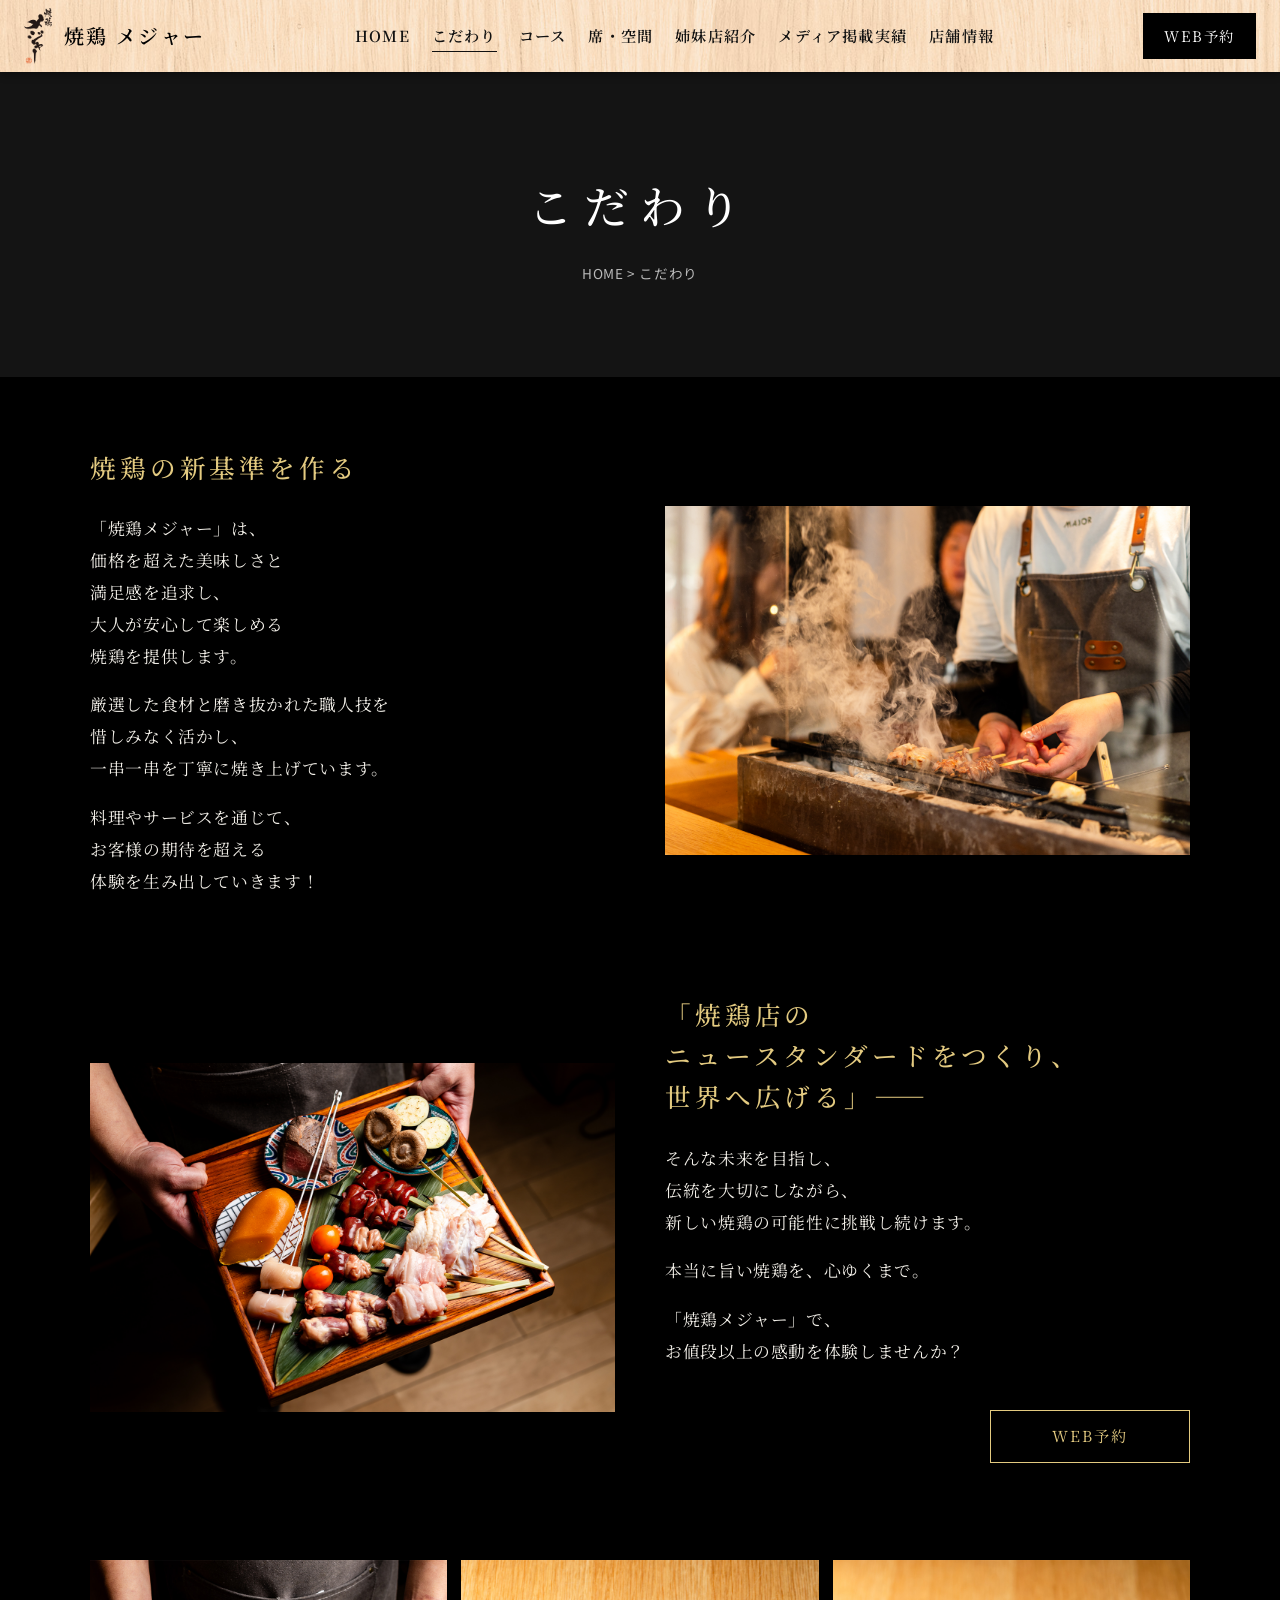
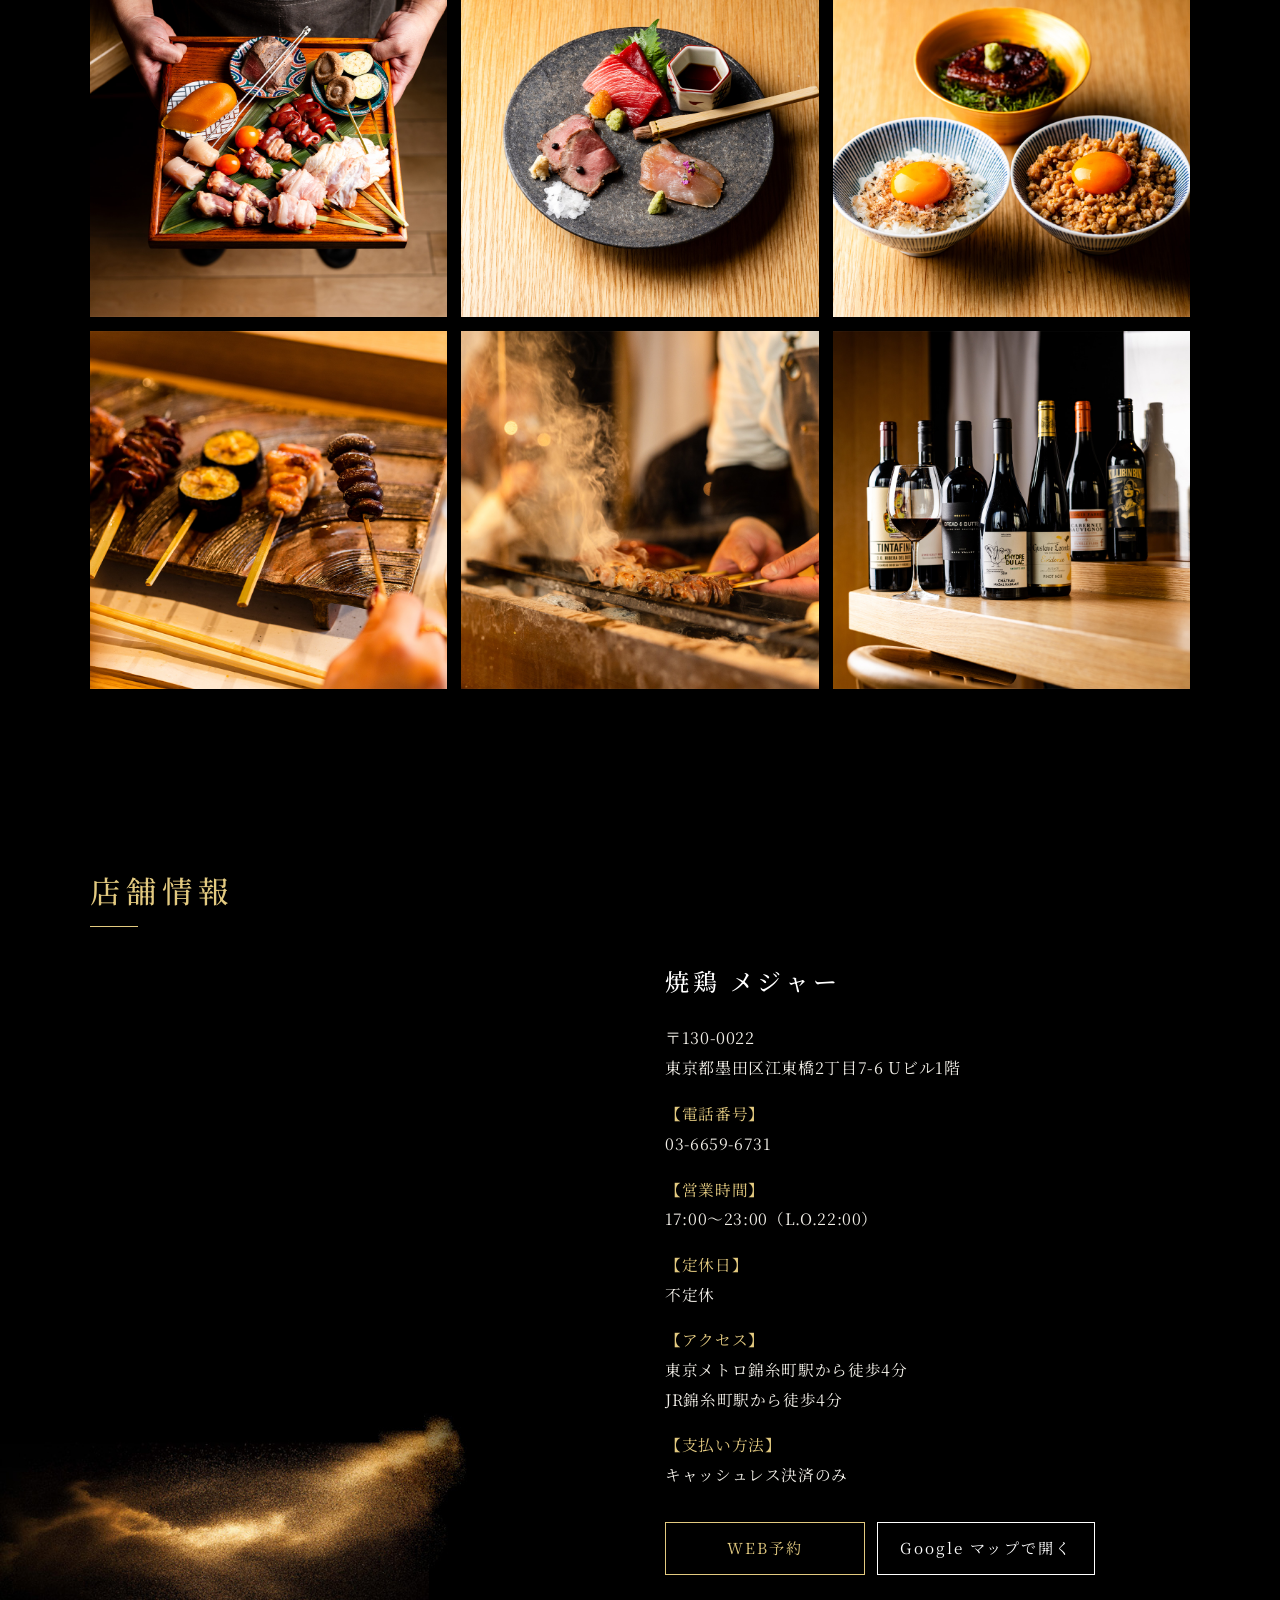
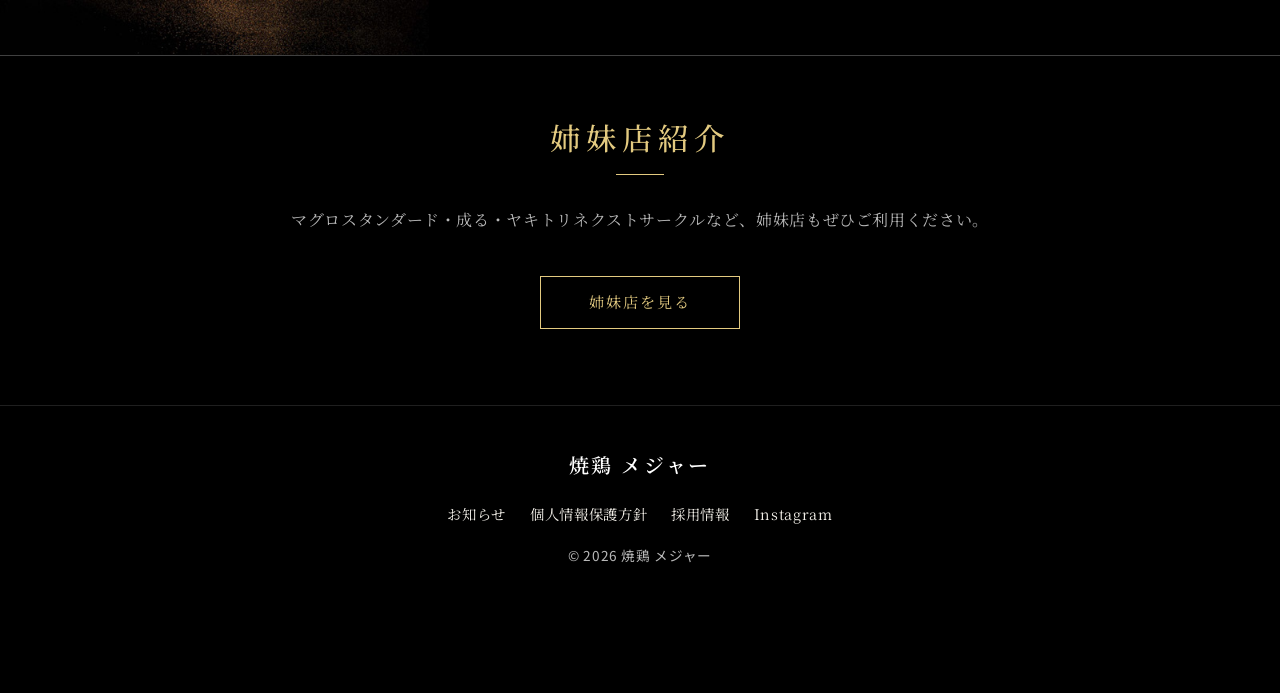
==== concept/index.html @ 5a321b64 "Build 焼鶏 メジャー site from existing pages Co-Authored-By: Claude Fable 5.1 <noreply@anthropic.com>" ====
<!DOCTYPE html>
<html lang="ja">
<head>
  <meta charset="UTF-8">
  <meta name="viewport" content="width=device-width, initial-scale=1.0">
  <title>こだわり | 焼鶏 メジャー</title>
  <meta name="description" content="焼鶏 メジャーのこだわり。価格を超えた美味しさと満足感を追求し、厳選した食材と磨き抜かれた職人技で一串一串を丁寧に焼き上げます。">
  <meta property="og:type" content="website">
  <meta property="og:site_name" content="焼鶏 メジャー">
  <meta property="og:title" content="こだわり | 焼鶏 メジャー">
  <meta property="og:description" content="焼鶏 メジャーのこだわり。価格を超えた美味しさと満足感を追求し、厳選した食材と磨き抜かれた職人技で一串一串を丁寧に焼き上げます。">
  <meta property="og:url" content="https://yakitori-major.com/concept/">
  <meta property="og:image" content="https://yakitori-major.com/images/ogp.jpg">
  <meta property="og:locale" content="ja_JP">
  <meta name="twitter:card" content="summary_large_image">
  <link rel="canonical" href="https://yakitori-major.com/concept/">
  <link rel="icon" href="/images/favicon.jpg" type="image/jpeg">
  <link rel="preconnect" href="https://fonts.googleapis.com">
  <link rel="preconnect" href="https://fonts.gstatic.com" crossorigin>
  <link href="https://fonts.googleapis.com/css2?family=Noto+Sans+JP:wght@400;500;700&family=Noto+Serif+JP:wght@400;500;600&display=swap" rel="stylesheet">
  <link rel="stylesheet" href="/css/style.css">
</head>
<body>
<header class="site-header">
  <div class="header-inner">
    <a class="brand" href="/">
      <img src="/images/logo.png" alt="焼鶏 メジャー" width="310" height="625">
      <span class="brand-text">焼鶏 メジャー</span>
    </a>
    <nav class="global-nav" id="global-nav" aria-label="グローバルナビゲーション">
      <ul>
        <li><a href="/">HOME</a></li>
        <li><a href="/concept/">こだわり</a></li>
        <li><a href="/course/">コース</a></li>
        <li><a href="/table/">席・空間</a></li>
        <li><a href="/sister-store/">姉妹店紹介</a></li>
        <li><a href="/media/">メディア掲載実績</a></li>
        <li><a href="#store-info">店舗情報</a></li>
        <li class="nav-reserve"><a class="btn-reserve" href="https://www.tablecheck.com/shops/yakitori-major/reserve" target="_blank" rel="noopener">WEB予約</a></li>
      </ul>
    </nav>
    <div class="header-reserve"><a class="btn-reserve" href="https://www.tablecheck.com/shops/yakitori-major/reserve" target="_blank" rel="noopener">WEB予約</a></div>
    <button class="nav-toggle" type="button" aria-controls="global-nav" aria-expanded="false" aria-label="メニューを開く">
      <span></span><span></span><span></span>
    </button>
  </div>
</header>
<main>
<div class="page-title">
  <div class="container">
    <h1>こだわり</h1>
    <p class="breadcrumb"><a href="/">HOME</a> &gt; こだわり</p>
  </div>
</div>

<section class="content">
  <div class="container">
    <div class="concept-block">
      <div class="text">
        <h2>焼鶏の新基準を作る</h2>
        <p>「焼鶏メジャー」は、<br>価格を超えた美味しさと<br>満足感を追求し、<br>大人が安心して楽しめる<br>焼鶏を提供します。</p>
        <p>厳選した食材と磨き抜かれた職人技を<br>惜しみなく活かし、<br>一串一串を丁寧に焼き上げています。</p>
        <p>料理やサービスを通じて、<br>お客様の期待を超える<br>体験を生み出していきます！</p>
      </div>
      <div class="img"><img src="/images/top-concept.webp" alt="炭火で焼き上げる焼鶏" width="1400" height="930"></div>
    </div>
    <div class="concept-block">
      <div class="img"><img src="/images/top-menu.webp" alt="厳選した食材" width="1400" height="930" loading="lazy"></div>
      <div class="text">
        <h2>「焼鶏店の<br>ニュースタンダードをつくり、<br>世界へ広げる」——</h2>
        <p>そんな未来を目指し、<br>伝統を大切にしながら、<br>新しい焼鶏の可能性に挑戦し続けます。</p>
        <p>本当に旨い焼鶏を、心ゆくまで。</p>
        <p>「焼鶏メジャー」で、<br>お値段以上の感動を体験しませんか？</p>
        <p class="btn-cont"><a class="btn btn-gold" href="https://www.tablecheck.com/shops/yakitori-major/reserve" target="_blank" rel="noopener">WEB予約</a></p>
      </div>
    </div>
    <div class="concept-grid">
      <img src="/images/concept-01.jpg" alt="焼鶏 メジャー こだわり 画像1" width="1000" height="1000" loading="lazy">
      <img src="/images/concept-02.jpg" alt="焼鶏 メジャー こだわり 画像2" width="1000" height="1000" loading="lazy">
      <img src="/images/concept-03.jpg" alt="焼鶏 メジャー こだわり 画像3" width="1000" height="1000" loading="lazy">
      <img src="/images/concept-04.jpg" alt="焼鶏 メジャー こだわり 画像4" width="1000" height="1000" loading="lazy">
      <img src="/images/concept-05.jpg" alt="焼鶏 メジャー こだわり 画像5" width="1000" height="1000" loading="lazy">
      <img src="/images/concept-06.jpg" alt="焼鶏 メジャー こだわり 画像6" width="1000" height="1000" loading="lazy">
    </div>
  </div>
</section>

<section class="store-info" id="store-info">
  <div class="container">
    <h2 class="ttl">店舗情報</h2>
    <div class="store-grid">
      <div class="store-map">
        <iframe src="https://www.google.com/maps?q=%E3%80%92130-0022%20%E6%9D%B1%E4%BA%AC%E9%83%BD%E5%A2%A8%E7%94%B0%E5%8C%BA%E6%B1%9F%E6%9D%B1%E6%A9%8B2%E4%B8%81%E7%9B%AE7-6%20U%E3%83%93%E3%83%AB1%E9%9A%8E&output=embed" title="焼鶏 メジャー の地図" loading="lazy" referrerpolicy="no-referrer-when-downgrade" allowfullscreen></iframe>
      </div>
      <div class="store-text">
        <h3 class="store-name">焼鶏 メジャー</h3>
        <p>〒130-0022<br>東京都墨田区江東橋2丁目7-6 Uビル1階</p>
        <dl class="store-dl">
          <dt>電話番号</dt>
          <dd><a href="tel:0366596731">03-6659-6731</a></dd>
          <dt>営業時間</dt>
          <dd>17:00～23:00（L.O.22:00）</dd>
          <dt>定休日</dt>
          <dd>不定休</dd>
          <dt>アクセス</dt>
          <dd>東京メトロ錦糸町駅から徒歩4分<br>JR錦糸町駅から徒歩4分</dd>
          <dt>支払い方法</dt>
          <dd>キャッシュレス決済のみ</dd>
        </dl>
        <div class="store-actions">
          <a class="btn btn-gold" href="https://www.tablecheck.com/shops/yakitori-major/reserve" target="_blank" rel="noopener">WEB予約</a>
          <a class="btn" href="https://www.google.com/maps/search/?api=1&query=%E6%9D%B1%E4%BA%AC%E9%83%BD%E5%A2%A8%E7%94%B0%E5%8C%BA%E6%B1%9F%E6%9D%B1%E6%A9%8B2%E4%B8%81%E7%9B%AE7-6%20U%E3%83%93%E3%83%AB1%E9%9A%8E" target="_blank" rel="noopener">Google マップで開く</a>
        </div>
      </div>
    </div>
  </div>
</section>
<section class="sister-banner">
  <div class="container">
    <h2 class="ttl center">姉妹店紹介</h2>
    <p>マグロスタンダード・成る・ヤキトリネクストサークルなど、姉妹店もぜひご利用ください。</p>
    <p class="btn-cont center"><a class="btn btn-gold" href="/sister-store/">姉妹店を見る</a></p>
  </div>
</section>

</main>

<footer class="site-footer">
  <div class="container footer-inner">
    <a class="brand" href="/" style="color:#fff"><span class="brand-text" style="color:#fff">焼鶏 メジャー</span></a>
    <ul class="footer-links">
      <li><a href="/information/">お知らせ</a></li>
      <li><a href="/privacy/">個人情報保護方針</a></li>
      <li><a href="https://pay-it-forward-corporate.com/recruit/" target="_blank" rel="noopener">採用情報</a></li>
      <li><a href="https://www.instagram.com/yakitorimajor/" target="_blank" rel="noopener">Instagram</a></li>
    </ul>
    <p class="copyright">&copy; 2026 焼鶏 メジャー</p>
  </div>
</footer>

<nav class="bottom-bar" aria-label="クイックメニュー">
  <ul>
    <li><a href="tel:0366596731"><svg viewBox="0 0 24 24" fill="none" stroke="currentColor" stroke-width="2" aria-hidden="true"><path d="M22 16.9v3a2 2 0 0 1-2.2 2 19.8 19.8 0 0 1-8.6-3.1 19.5 19.5 0 0 1-6-6A19.8 19.8 0 0 1 2.1 4.2 2 2 0 0 1 4.1 2h3a2 2 0 0 1 2 1.7c.1.9.4 1.8.7 2.7a2 2 0 0 1-.5 2.1L8 9.8a16 16 0 0 0 6 6l1.3-1.3a2 2 0 0 1 2.1-.4c.9.3 1.8.6 2.7.7a2 2 0 0 1 1.7 2z"/></svg>電話</a></li>
    <li><a href="https://www.google.com/maps/search/?api=1&query=%E6%9D%B1%E4%BA%AC%E9%83%BD%E5%A2%A8%E7%94%B0%E5%8C%BA%E6%B1%9F%E6%9D%B1%E6%A9%8B2%E4%B8%81%E7%9B%AE7-6%20U%E3%83%93%E3%83%AB1%E9%9A%8E" target="_blank" rel="noopener"><svg viewBox="0 0 24 24" fill="none" stroke="currentColor" stroke-width="2" aria-hidden="true"><path d="M21 10c0 7-9 13-9 13S3 17 3 10a9 9 0 0 1 18 0z"/><circle cx="12" cy="10" r="3"/></svg>地図</a></li>
    <li><a href="https://www.tablecheck.com/shops/yakitori-major/reserve" target="_blank" rel="noopener"><svg viewBox="0 0 24 24" fill="none" stroke="currentColor" stroke-width="2" aria-hidden="true"><rect x="3" y="4" width="18" height="18" rx="2"/><path d="M16 2v4M8 2v4M3 10h18"/></svg>WEB予約</a></li>
  </ul>
</nav>

<script src="/js/main.js"></script>
</body>
</html>
---- css/style.css ----
/* 焼鶏 メジャー - site styles
   既存サイトの配色（黒基調 / 金 #e3ca80 / 白木のヘッダー）を踏襲 */
:root {
  --black: #000;
  --bg: #0a0a0a;
  --panel: #141414;
  --fg: #f2efe8;
  --muted: #b9b9b9;
  --gold: #e3ca80;
  --gold-dark: #c1a74c;
  --line: rgba(255, 255, 255, 0.25);
  --wood: #e9d7b8;
  --header-h: 72px;
  --font-serif: "Noto Serif JP", "Hiragino Mincho ProN", "Yu Mincho", serif;
  --font-sans: "Noto Sans JP", "Hiragino Kaku Gothic ProN", sans-serif;
}

*, *::before, *::after { box-sizing: border-box; }

html { scroll-behavior: smooth; -webkit-text-size-adjust: 100%; }

body {
  margin: 0;
  background: var(--black);
  color: var(--fg);
  font-family: var(--font-serif);
  font-size: 16px;
  line-height: 1.9;
  letter-spacing: 0.04em;
  padding-top: var(--header-h);
}

img { max-width: 100%; height: auto; display: block; }
a { color: var(--gold); text-decoration: none; transition: opacity .3s; }
a:hover { opacity: .75; }
p { margin: 0 0 1em; }
ul { margin: 0; padding: 0; list-style: none; }

.container { width: min(1100px, 100% - 40px); margin: 0 auto; }
.sp-only { display: none; }
.sr-only { position: absolute; width: 1px; height: 1px; overflow: hidden; clip: rect(0 0 0 0); }

/* ---------- header ---------- */
.site-header {
  position: fixed; top: 0; left: 0; right: 0; z-index: 1000;
  height: var(--header-h);
  background: var(--wood) url(/images/header-bg.jpg) center / cover no-repeat;
  box-shadow: 0 2px 8px rgba(0, 0, 0, .4);
}
.header-inner {
  height: 100%; display: flex; align-items: center; justify-content: space-between;
  padding: 0 24px;
}
.brand { display: flex; align-items: center; gap: 12px; color: #000; }
.brand img { height: 56px; width: auto; }
.brand-text { font-size: 1.25rem; font-weight: 600; letter-spacing: .12em; color: #000; }
.brand:hover { opacity: 1; }

.global-nav ul { display: flex; align-items: center; gap: 22px; }
.global-nav a { color: #111; font-size: .95rem; font-weight: 600; letter-spacing: .08em; position: relative; padding: 4px 0; }
.global-nav a::after {
  content: ""; position: absolute; left: 0; right: 0; bottom: -2px; height: 1px;
  background: #111; transform: scaleX(0); transition: transform .3s; transform-origin: left;
}
.global-nav a:hover::after, .global-nav a[aria-current="page"]::after { transform: scaleX(1); }
.global-nav a:hover { opacity: 1; }
.btn-reserve {
  display: inline-block; background: #000; color: #fff !important; padding: 8px 20px;
  border: 1px solid #000; letter-spacing: .12em; font-size: .9rem;
}
.btn-reserve::after { display: none; }
.global-nav .nav-reserve { display: none; }
.btn-reserve:hover { background: #333; opacity: 1; }

.nav-toggle {
  display: none; width: 44px; height: 44px; border: 1px solid #000; background: #fff;
  cursor: pointer; padding: 0; position: relative; border-radius: 2px;
}
.nav-toggle span {
  position: absolute; left: 11px; width: 22px; height: 2px; background: #000; transition: .3s;
}
.nav-toggle span:nth-child(1) { top: 13px; }
.nav-toggle span:nth-child(2) { top: 21px; }
.nav-toggle span:nth-child(3) { top: 29px; }
.nav-toggle[aria-expanded="true"] span:nth-child(1) { transform: translateY(8px) rotate(45deg); }
.nav-toggle[aria-expanded="true"] span:nth-child(2) { opacity: 0; }
.nav-toggle[aria-expanded="true"] span:nth-child(3) { transform: translateY(-8px) rotate(-45deg); }

/* ---------- hero ---------- */
.hero {
  position: relative; min-height: calc(100svh - var(--header-h)); min-height: calc(100vh - var(--header-h));
  display: flex; align-items: flex-end;
  background: #000 url(/images/course-header.webp) center / cover no-repeat;
}
.hero::before {
  content: ""; position: absolute; inset: 0;
  background: linear-gradient(to top, rgba(0, 0, 0, .85) 0%, rgba(0, 0, 0, .25) 50%, rgba(0, 0, 0, .35) 100%);
}
.hero-inner { position: relative; padding: 0 0 80px; width: min(1100px, 100% - 40px); margin: 0 auto; }
.hero-tagline { font-size: clamp(1.6rem, 3.6vw, 3rem); color: #fff; margin: 0 0 .4em; letter-spacing: .14em; line-height: 1.5; text-shadow: 0 2px 12px rgba(0, 0, 0, .8); font-weight: 500; }
.hero-name { color: var(--gold); font-size: clamp(1rem, 1.8vw, 1.25rem); letter-spacing: .3em; margin: 0 0 1.5em; }
.hero-actions { display: flex; gap: 14px; flex-wrap: wrap; }

/* ---------- buttons ---------- */
.btn {
  display: inline-block; min-width: 200px; padding: .7rem 1.4rem; text-align: center;
  color: #fff; border: 1px solid #fff; background: rgba(0, 0, 0, .7);
  letter-spacing: .14em; font-size: .95rem; transition: .4s;
}
.btn:hover { background: #fff; color: #000; opacity: 1; }
.btn-gold { border-color: var(--gold); color: var(--gold); }
.btn-gold:hover { background: var(--gold); color: #000; }
.btn-cont { text-align: right; margin-top: 2.5em; }
.btn-cont.center { text-align: center; }

/* ---------- top feature sections ---------- */
.feature {
  position: relative; min-height: 640px; display: flex; align-items: center;
  background-position: center; background-size: cover; background-repeat: no-repeat;
  background-attachment: scroll;
}
.feature .panel {
  width: min(560px, 100%); padding: 2.5em 2em 3em;
  background: linear-gradient(to right, rgba(0, 0, 0, .78) 0%, rgba(0, 0, 0, .55) 100%);
  border: 1px solid var(--line);
}
.feature.right { justify-content: flex-end; }
.feature.right .panel { background: linear-gradient(to left, rgba(0, 0, 0, .78) 0%, rgba(0, 0, 0, .55) 100%); }
.feature-inner { width: min(1100px, 100% - 40px); margin: 0 auto; display: flex; padding: 70px 0; }
.feature.right .feature-inner { justify-content: flex-end; }
.feature-concept { background-image: url(/images/top-concept.webp); }
.feature-menu { background-image: url(/images/top-menu.webp); }
.feature-table { background-image: url(/images/top-table.jpg); }

.ttl {
  font-size: 1.9rem; color: var(--gold); margin: 0 0 1em; letter-spacing: .2em; font-weight: 500; line-height: 1.4;
}
.ttl::after { content: ""; display: block; width: 48px; height: 1px; background: var(--gold); margin-top: .5em; }
.ttl.center { text-align: center; }
.ttl.center::after { margin-left: auto; margin-right: auto; }
.catch { font-size: 1.25rem; color: #fff; margin: 0 0 1.2em; line-height: 1.8; font-weight: 500; letter-spacing: .08em; }
.panel p { color: var(--fg); }

/* ---------- generic section ---------- */
.section { padding: 80px 0; }
.section.alt { background: var(--panel); }
.lead { font-size: 1.05rem; }

/* ---------- Instagram ---------- */
.instagram { text-align: center; }
.instagram .account { font-size: 1.1rem; color: #fff; letter-spacing: .1em; margin-bottom: 1.5em; }
.ig-icon { display: inline-block; width: 22px; height: 22px; vertical-align: -5px; margin-right: 8px; }

/* ---------- news ---------- */
.news-list li { display: flex; gap: 1.5em; padding: 1em 0; border-bottom: 1px solid var(--line); }
.news-list li:first-child { border-top: 1px solid var(--line); }
.news-list time { color: var(--muted); flex: 0 0 7em; font-family: var(--font-sans); font-size: .9rem; padding-top: .2em; }
.news-list a { color: #fff; }
.news-list a:hover { color: var(--gold); }

.banner {
  margin: 60px auto 0; max-width: 760px; background: #fff; color: #333; text-align: center;
  padding: 28px 24px; border-radius: 4px;
}
.banner strong { display: block; font-size: 1.1rem; letter-spacing: .1em; }
.banner .em { display: block; color: #8e0f18; font-size: clamp(1.125rem, 0.909rem + 0.92vw, 1.5rem); margin: .2em 0 .5em; }
.banner a { color: #333; text-decoration: underline; }

/* ---------- store info ---------- */
.store-info { padding: 90px 0 80px; background: #000 url(/images/footer-bg.jpg) 0% 5% / cover no-repeat; }
.store-grid { display: grid; grid-template-columns: 1fr 1fr; gap: 50px; align-items: start; }
.store-map iframe { width: 100%; height: 100%; min-height: 360px; border: 0; display: block; filter: grayscale(.2); }
.store-name { font-size: 1.5rem; color: #fff; margin: 0 0 .8em; letter-spacing: .15em; font-weight: 500; }
.store-dl { margin: 0; font-size: .98rem; }
.store-dl dt { color: var(--gold); margin-top: 1em; }
.store-dl dt::before { content: "【"; }
.store-dl dt::after { content: "】"; }
.store-dl dd { margin: 0; color: var(--fg); }
.store-dl a { color: var(--fg); }
.store-actions { margin-top: 2em; display: flex; gap: 12px; flex-wrap: wrap; }

/* ---------- sister banner ---------- */
.sister-banner { padding: 60px 0; border-top: 1px solid var(--line); text-align: center; }
.sister-banner p { color: var(--muted); }

/* ---------- footer ---------- */
.site-footer { background: #000; padding: 40px 0 110px; border-top: 1px solid rgba(255, 255, 255, .12); font-size: .9rem; }
.footer-inner { display: flex; flex-direction: column; align-items: center; gap: 16px; text-align: center; }
.footer-links { display: flex; gap: 24px; flex-wrap: wrap; justify-content: center; }
.footer-links a { color: var(--fg); }
.copyright { color: var(--muted); font-family: var(--font-sans); font-size: .85rem; }

/* ---------- bottom bar (sp) ---------- */
.bottom-bar {
  display: none; position: fixed; left: 0; right: 0; bottom: 0; z-index: 900;
  background: rgba(0, 0, 0, .95); border-top: 1px solid rgba(255, 255, 255, .25);
}
.bottom-bar ul { display: grid; grid-template-columns: 1fr 1fr 1fr; }
.bottom-bar a {
  display: flex; flex-direction: column; align-items: center; justify-content: center; gap: 2px;
  padding: 10px 0 calc(8px + env(safe-area-inset-bottom)); color: #fff; font-size: .8rem; letter-spacing: .1em;
  border-right: 1px solid rgba(255, 255, 255, .2);
}
.bottom-bar li:last-child a { border-right: 0; background: var(--gold); color: #000; }
.bottom-bar svg { width: 20px; height: 20px; }

/* ---------- sub pages ---------- */
.page-title {
  position: relative; padding: 90px 0; text-align: center; background: var(--panel); overflow: hidden;
  background-position: center; background-size: cover;
}
.page-title.has-image::before { content: ""; position: absolute; inset: 0; background: rgba(0, 0, 0, .6); }
.page-title.has-image { min-height: 420px; display: flex; align-items: center; justify-content: center; }
.page-title.img-course { background-image: url(/images/course-header.webp); }
.page-title h1 {
  position: relative; margin: 0; font-size: clamp(1.8rem, 4vw, 2.8rem); color: #fff; letter-spacing: .25em; font-weight: 500;
}
.page-title.has-image h1 { background: rgba(0, 0, 0, .75); padding: .6em 1.4em; min-width: min(600px, 90%); }
.breadcrumb { position: relative; margin: 1em 0 0; color: var(--muted); font-size: .85rem; font-family: var(--font-sans); }
.breadcrumb a { color: var(--muted); }

.content { padding: 70px 0 90px; }
.content h2 { font-size: 1.6rem; color: var(--gold); letter-spacing: .15em; font-weight: 500; margin: 0 0 1em; line-height: 1.6; }
.content h3 { font-size: 1.15rem; color: #fff; letter-spacing: .1em; font-weight: 500; margin: 2em 0 .6em; }
.content h3::before { content: "■ "; color: var(--gold); }
.content ul.disc { list-style: disc; padding-left: 1.5em; }
.content ul.disc li { margin: .3em 0; }

/* concept */
.concept-block { display: grid; grid-template-columns: 1fr 1fr; gap: 50px; align-items: center; margin-bottom: 80px; }
.concept-block .text { font-size: 1.05rem; }
.concept-grid { display: grid; grid-template-columns: repeat(3, 1fr); gap: 14px; }
.concept-grid img { width: 100%; aspect-ratio: 1; object-fit: cover; }

/* course */
.gallery { display: flex; gap: 14px; overflow-x: auto; scroll-snap-type: x mandatory; padding-bottom: 10px; -webkit-overflow-scrolling: touch; }
.gallery img { flex: 0 0 min(560px, 85%); aspect-ratio: 4 / 3; object-fit: cover; scroll-snap-align: start; }
.course-card { max-width: 720px; margin: 60px auto 0; padding: 2.5em 2em; border: 1px solid var(--gold); text-align: center; background: rgba(255, 255, 255, .02); }
.course-card h2 { margin-bottom: .3em; }
.course-card .price { font-size: 1.8rem; color: #fff; margin: 0 0 1em; letter-spacing: .1em; }
.course-card .notes { color: var(--muted); font-size: .9rem; text-align: left; display: inline-block; margin-top: 1.5em; }

/* table */
.media-block { display: grid; grid-template-columns: 1fr 1fr; gap: 50px; align-items: center; margin-bottom: 80px; }
.media-block:nth-child(even) .img { order: 2; }
.media-block:last-child { margin-bottom: 0; }

/* sister */
.sister-list { display: grid; grid-template-columns: repeat(2, 1fr); gap: 50px 40px; }
.sister-item img { aspect-ratio: 3 / 2; object-fit: cover; width: 100%; margin-bottom: 1em; }
.sister-item h2 { font-size: 1.35rem; }
.sister-item dl { margin: 1em 0; font-size: .95rem; }
.sister-item dt { color: var(--gold); }
.sister-item dt::before { content: "■"; margin-right: .3em; }
.sister-item dd { margin: 0 0 .5em; }
.sister-item dd a { color: var(--fg); }

/* media */
.media-list li { border-bottom: 1px solid var(--line); padding: 1.4em 0; }
.media-list li:first-child { border-top: 1px solid var(--line); }
.media-list .meta { color: var(--muted); font-family: var(--font-sans); font-size: .85rem; display: flex; gap: 1em; }
.media-list .tag { border: 1px solid var(--muted); padding: 0 .6em; border-radius: 2px; }
.media-list a { color: #fff; font-size: 1.05rem; }
.media-list a:hover { color: var(--gold); }

/* information */
.post { padding: 50px 0; border-bottom: 1px solid var(--line); scroll-margin-top: calc(var(--header-h) + 20px); }
.post:first-child { padding-top: 0; }
.post time { display: block; color: var(--muted); font-family: var(--font-sans); font-size: .9rem; margin-bottom: .4em; }
.post h2 { color: #fff; font-size: 1.35rem; }
.post .body { max-width: 760px; }
.post .body img { max-width: 480px; width: 100%; margin-top: 1.5em; }
.post .body .more { color: var(--gold); }
.info-index { margin-bottom: 60px; }

/* privacy */
.privacy p, .privacy li { font-size: .95rem; }
.privacy .indent { padding-left: 1.5em; }

/* ---------- responsive ---------- */
@media (max-width: 1100px) {
  .global-nav ul { gap: 14px; }
  .global-nav a { font-size: .85rem; }
}
@media (max-width: 960px) {
  :root { --header-h: 64px; }
  .brand img { height: 48px; }
  .nav-toggle { display: block; }
  .global-nav {
    position: fixed; top: var(--header-h); right: 0; bottom: 0; width: min(300px, 85%);
    background: rgba(16, 18, 19, .97); transform: translateX(100%); transition: transform .35s;
    padding: 30px 28px; overflow-y: auto;
  }
  .global-nav.is-open { transform: translateX(0); }
  .global-nav ul { flex-direction: column; align-items: stretch; gap: 0; }
  .global-nav li { border-bottom: 1px solid rgba(255, 255, 255, .15); }
  .global-nav a { display: block; color: #fff; padding: 14px 0; font-size: 1rem; }
  .global-nav a::after { display: none; }
  .global-nav li.nav-reserve { display: block; border: 0; margin-top: 20px; }
  .global-nav .btn-reserve { text-align: center; background: var(--gold); color: #000 !important; border-color: var(--gold); }
  .header-reserve { display: none; }
  .sp-only { display: inline; }
  .feature { min-height: 520px; }
  .feature-inner { padding: 50px 0; }
  .feature .panel, .feature.right .panel { width: 100%; }
  .store-grid, .concept-block, .media-block, .sister-list { grid-template-columns: 1fr; gap: 30px; }
  .media-block:nth-child(even) .img { order: 0; }
  .concept-grid { grid-template-columns: repeat(2, 1fr); }
  .bottom-bar { display: block; }
}
@media (max-width: 600px) {
  body { font-size: 15px; }
  .container, .hero-inner, .feature-inner { width: calc(100% - 32px); }
  .brand img { height: 42px; }
  .brand-text { font-size: 1rem; }
  .hero { min-height: 72vh; }
  .hero-inner { padding-bottom: 50px; }
  .feature .panel { padding: 1.8em 1.2em 2.2em; }
  .ttl { font-size: 1.5rem; }
  .catch { font-size: 1.1rem; }
  .btn-cont { text-align: center; }
  .btn { min-width: 180px; }
  .section { padding: 60px 0; }
  .news-list li { flex-direction: column; gap: .2em; }
  .page-title { padding: 60px 0; }
  .page-title.has-image { min-height: 300px; }
  .content { padding: 50px 0 70px; }
  .store-info { padding: 60px 0; }
  .store-map iframe { min-height: 280px; }
  .sister-list { gap: 40px; }
}
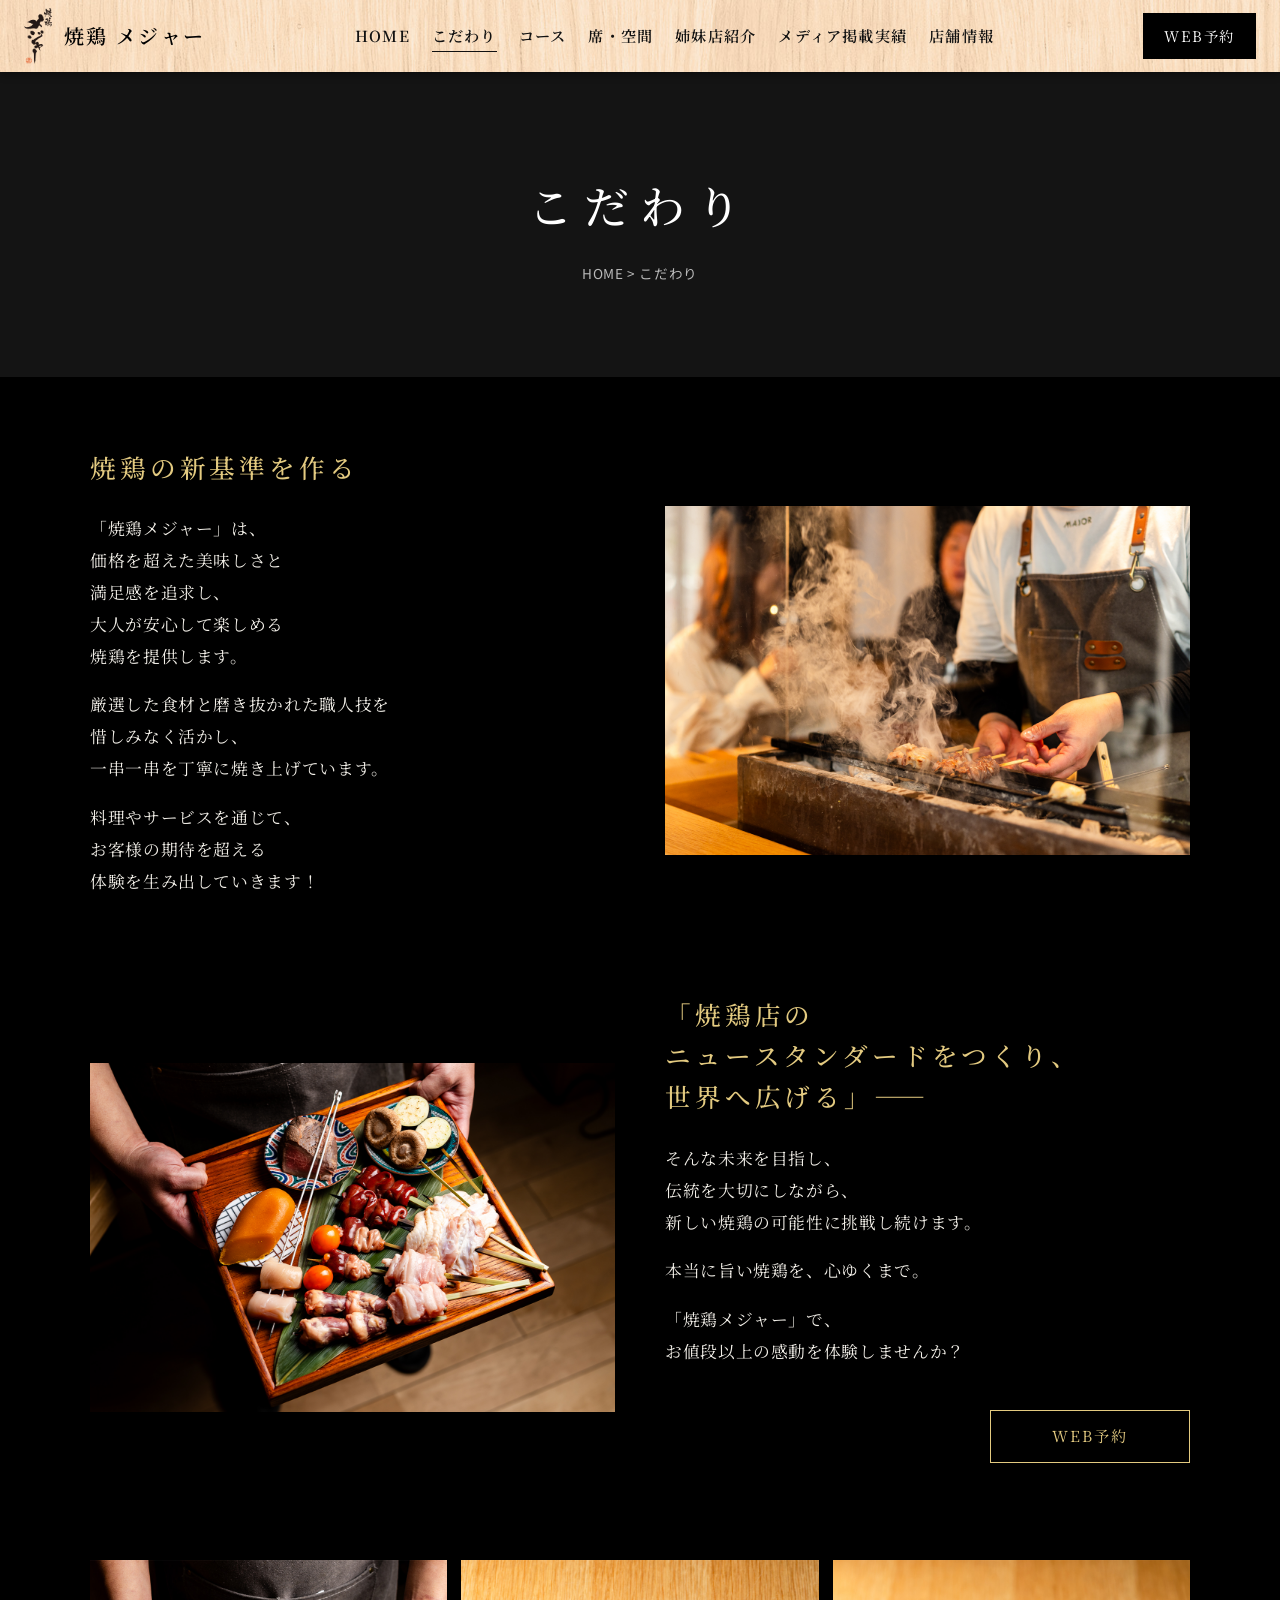
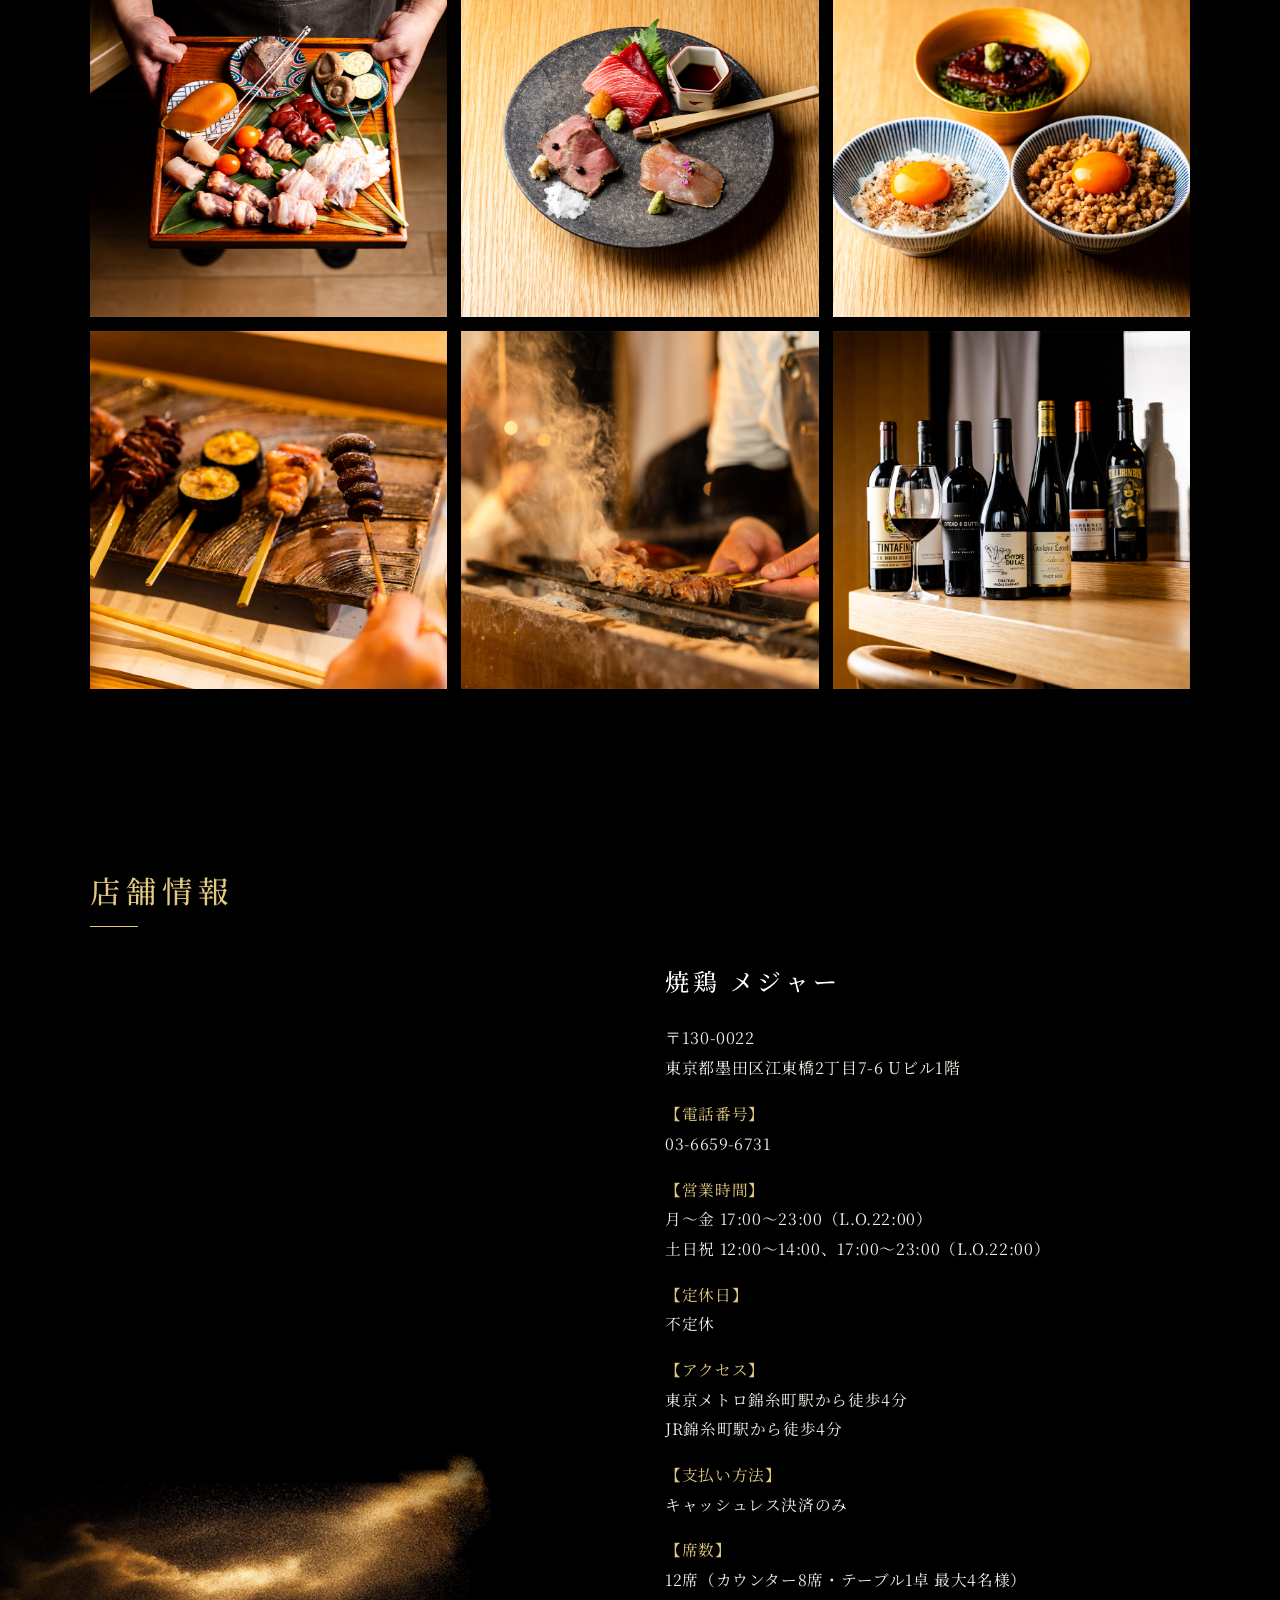
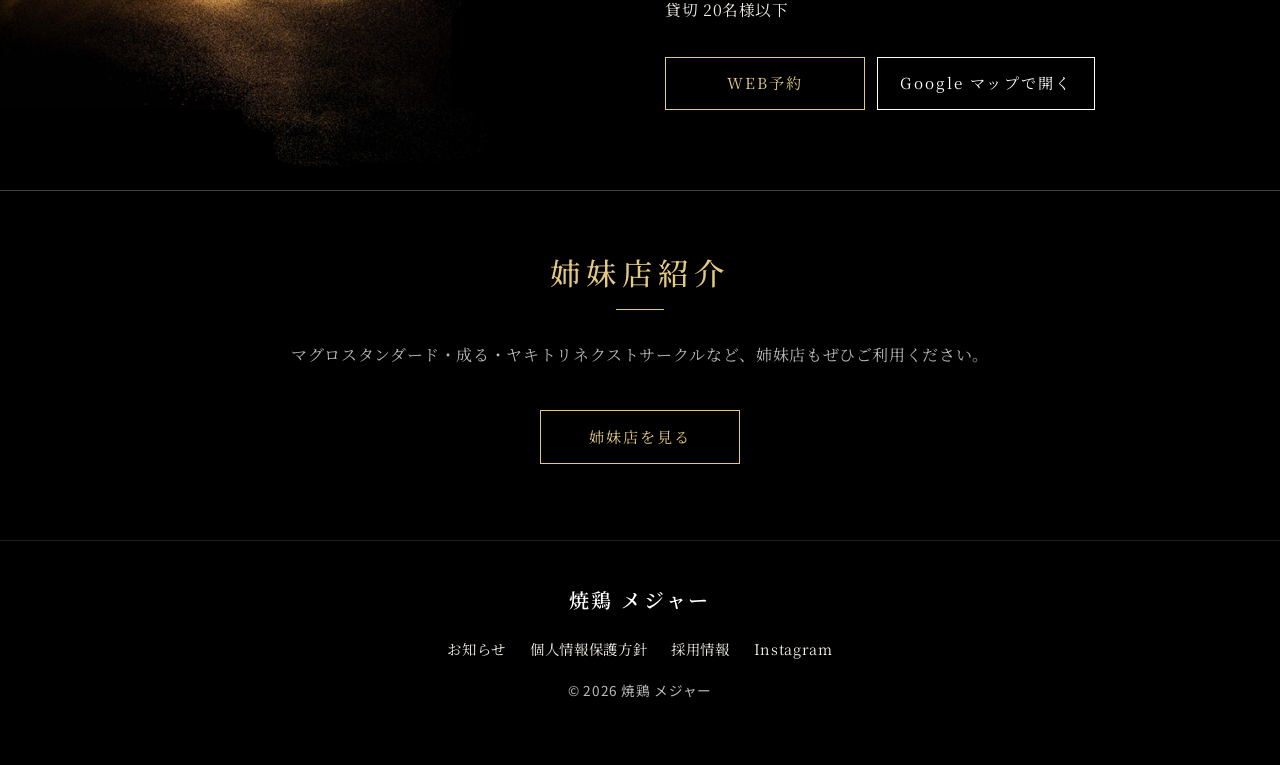
==== commit 774fff74: "食べログ掲載内容に合わせて修正（おまかせコース 8,800円・コース5本追加・ランチ営業時間・席数） Co-Authored-By: Claude Fable 5.1 <noreply@anthrop" ====
--- a/concept/index.html
+++ b/concept/index.html
@@ -14,27 +14,27 @@
   <meta property="og:locale" content="ja_JP">
   <meta name="twitter:card" content="summary_large_image">
   <link rel="canonical" href="https://yakitori-major.com/concept/">
-  <link rel="icon" href="/images/favicon.jpg" type="image/jpeg">
+  <link rel="icon" href="../images/favicon.jpg" type="image/jpeg">
   <link rel="preconnect" href="https://fonts.googleapis.com">
   <link rel="preconnect" href="https://fonts.gstatic.com" crossorigin>
   <link href="https://fonts.googleapis.com/css2?family=Noto+Sans+JP:wght@400;500;700&family=Noto+Serif+JP:wght@400;500;600&display=swap" rel="stylesheet">
-  <link rel="stylesheet" href="/css/style.css">
+  <link rel="stylesheet" href="../css/style.css">
 </head>
 <body>
 <header class="site-header">
   <div class="header-inner">
-    <a class="brand" href="/">
-      <img src="/images/logo.png" alt="焼鶏 メジャー" width="310" height="625">
+    <a class="brand" href="../">
+      <img src="../images/logo.png" alt="焼鶏 メジャー" width="310" height="625">
       <span class="brand-text">焼鶏 メジャー</span>
     </a>
     <nav class="global-nav" id="global-nav" aria-label="グローバルナビゲーション">
       <ul>
-        <li><a href="/">HOME</a></li>
-        <li><a href="/concept/">こだわり</a></li>
-        <li><a href="/course/">コース</a></li>
-        <li><a href="/table/">席・空間</a></li>
-        <li><a href="/sister-store/">姉妹店紹介</a></li>
-        <li><a href="/media/">メディア掲載実績</a></li>
+        <li><a href="../">HOME</a></li>
+        <li><a href="../concept/">こだわり</a></li>
+        <li><a href="../course/">コース</a></li>
+        <li><a href="../table/">席・空間</a></li>
+        <li><a href="../sister-store/">姉妹店紹介</a></li>
+        <li><a href="../media/">メディア掲載実績</a></li>
         <li><a href="#store-info">店舗情報</a></li>
         <li class="nav-reserve"><a class="btn-reserve" href="https://www.tablecheck.com/shops/yakitori-major/reserve" target="_blank" rel="noopener">WEB予約</a></li>
       </ul>
@@ -49,7 +49,7 @@
 <div class="page-title">
   <div class="container">
     <h1>こだわり</h1>
-    <p class="breadcrumb"><a href="/">HOME</a> &gt; こだわり</p>
+    <p class="breadcrumb"><a href="../">HOME</a> &gt; こだわり</p>
   </div>
 </div>
 
@@ -62,10 +62,10 @@
         <p>厳選した食材と磨き抜かれた職人技を<br>惜しみなく活かし、<br>一串一串を丁寧に焼き上げています。</p>
         <p>料理やサービスを通じて、<br>お客様の期待を超える<br>体験を生み出していきます！</p>
       </div>
-      <div class="img"><img src="/images/top-concept.webp" alt="炭火で焼き上げる焼鶏" width="1400" height="930"></div>
+      <div class="img"><img src="../images/top-concept.webp" alt="炭火で焼き上げる焼鶏" width="1400" height="930"></div>
     </div>
     <div class="concept-block">
-      <div class="img"><img src="/images/top-menu.webp" alt="厳選した食材" width="1400" height="930" loading="lazy"></div>
+      <div class="img"><img src="../images/top-menu.webp" alt="厳選した食材" width="1400" height="930" loading="lazy"></div>
       <div class="text">
         <h2>「焼鶏店の<br>ニュースタンダードをつくり、<br>世界へ広げる」——</h2>
         <p>そんな未来を目指し、<br>伝統を大切にしながら、<br>新しい焼鶏の可能性に挑戦し続けます。</p>
@@ -75,12 +75,12 @@
       </div>
     </div>
     <div class="concept-grid">
-      <img src="/images/concept-01.jpg" alt="焼鶏 メジャー こだわり 画像1" width="1000" height="1000" loading="lazy">
-      <img src="/images/concept-02.jpg" alt="焼鶏 メジャー こだわり 画像2" width="1000" height="1000" loading="lazy">
-      <img src="/images/concept-03.jpg" alt="焼鶏 メジャー こだわり 画像3" width="1000" height="1000" loading="lazy">
-      <img src="/images/concept-04.jpg" alt="焼鶏 メジャー こだわり 画像4" width="1000" height="1000" loading="lazy">
-      <img src="/images/concept-05.jpg" alt="焼鶏 メジャー こだわり 画像5" width="1000" height="1000" loading="lazy">
-      <img src="/images/concept-06.jpg" alt="焼鶏 メジャー こだわり 画像6" width="1000" height="1000" loading="lazy">
+      <img src="../images/concept-01.jpg" alt="焼鶏 メジャー こだわり 画像1" width="1000" height="1000" loading="lazy">
+      <img src="../images/concept-02.jpg" alt="焼鶏 メジャー こだわり 画像2" width="1000" height="1000" loading="lazy">
+      <img src="../images/concept-03.jpg" alt="焼鶏 メジャー こだわり 画像3" width="1000" height="1000" loading="lazy">
+      <img src="../images/concept-04.jpg" alt="焼鶏 メジャー こだわり 画像4" width="1000" height="1000" loading="lazy">
+      <img src="../images/concept-05.jpg" alt="焼鶏 メジャー こだわり 画像5" width="1000" height="1000" loading="lazy">
+      <img src="../images/concept-06.jpg" alt="焼鶏 メジャー こだわり 画像6" width="1000" height="1000" loading="lazy">
     </div>
   </div>
 </section>
@@ -99,13 +99,15 @@
           <dt>電話番号</dt>
           <dd><a href="tel:0366596731">03-6659-6731</a></dd>
           <dt>営業時間</dt>
-          <dd>17:00～23:00（L.O.22:00）</dd>
+          <dd>月～金 17:00～23:00（L.O.22:00）<br>土日祝 12:00～14:00、17:00～23:00（L.O.22:00）</dd>
           <dt>定休日</dt>
           <dd>不定休</dd>
           <dt>アクセス</dt>
           <dd>東京メトロ錦糸町駅から徒歩4分<br>JR錦糸町駅から徒歩4分</dd>
           <dt>支払い方法</dt>
           <dd>キャッシュレス決済のみ</dd>
+          <dt>席数</dt>
+          <dd>12席（カウンター8席・テーブル1卓 最大4名様）<br>貸切 20名様以下</dd>
         </dl>
         <div class="store-actions">
           <a class="btn btn-gold" href="https://www.tablecheck.com/shops/yakitori-major/reserve" target="_blank" rel="noopener">WEB予約</a>
@@ -119,7 +121,7 @@
   <div class="container">
     <h2 class="ttl center">姉妹店紹介</h2>
     <p>マグロスタンダード・成る・ヤキトリネクストサークルなど、姉妹店もぜひご利用ください。</p>
-    <p class="btn-cont center"><a class="btn btn-gold" href="/sister-store/">姉妹店を見る</a></p>
+    <p class="btn-cont center"><a class="btn btn-gold" href="../sister-store/">姉妹店を見る</a></p>
   </div>
 </section>
 
@@ -127,10 +129,10 @@
 
 <footer class="site-footer">
   <div class="container footer-inner">
-    <a class="brand" href="/" style="color:#fff"><span class="brand-text" style="color:#fff">焼鶏 メジャー</span></a>
+    <a class="brand" href="../" style="color:#fff"><span class="brand-text" style="color:#fff">焼鶏 メジャー</span></a>
     <ul class="footer-links">
-      <li><a href="/information/">お知らせ</a></li>
-      <li><a href="/privacy/">個人情報保護方針</a></li>
+      <li><a href="../information/">お知らせ</a></li>
+      <li><a href="../privacy/">個人情報保護方針</a></li>
       <li><a href="https://pay-it-forward-corporate.com/recruit/" target="_blank" rel="noopener">採用情報</a></li>
       <li><a href="https://www.instagram.com/yakitorimajor/" target="_blank" rel="noopener">Instagram</a></li>
     </ul>
@@ -146,6 +148,6 @@
   </ul>
 </nav>
 
-<script src="/js/main.js"></script>
+<script src="../js/main.js"></script>
 </body>
 </html>
--- a/css/style.css
+++ b/css/style.css
@@ -44,7 +44,7 @@
 .site-header {
   position: fixed; top: 0; left: 0; right: 0; z-index: 1000;
   height: var(--header-h);
-  background: var(--wood) url(/images/header-bg.jpg) center / cover no-repeat;
+  background: var(--wood) url(../images/header-bg.jpg) center / cover no-repeat;
   box-shadow: 0 2px 8px rgba(0, 0, 0, .4);
 }
 .header-inner {
@@ -90,7 +90,7 @@
 .hero {
   position: relative; min-height: calc(100svh - var(--header-h)); min-height: calc(100vh - var(--header-h));
   display: flex; align-items: flex-end;
-  background: #000 url(/images/course-header.webp) center / cover no-repeat;
+  background: #000 url(../images/course-header.webp) center / cover no-repeat;
 }
 .hero::before {
   content: ""; position: absolute; inset: 0;
@@ -121,16 +121,16 @@
 }
 .feature .panel {
   width: min(560px, 100%); padding: 2.5em 2em 3em;
-  background: linear-gradient(to right, rgba(0, 0, 0, .78) 0%, rgba(0, 0, 0, .55) 100%);
+  background: linear-gradient(to right, rgba(0, 0, 0, .82) 0%, rgba(0, 0, 0, .62) 100%);
   border: 1px solid var(--line);
 }
 .feature.right { justify-content: flex-end; }
-.feature.right .panel { background: linear-gradient(to left, rgba(0, 0, 0, .78) 0%, rgba(0, 0, 0, .55) 100%); }
+.feature.right .panel { background: linear-gradient(to left, rgba(0, 0, 0, .82) 0%, rgba(0, 0, 0, .62) 100%); }
 .feature-inner { width: min(1100px, 100% - 40px); margin: 0 auto; display: flex; padding: 70px 0; }
 .feature.right .feature-inner { justify-content: flex-end; }
-.feature-concept { background-image: url(/images/top-concept.webp); }
-.feature-menu { background-image: url(/images/top-menu.webp); }
-.feature-table { background-image: url(/images/top-table.jpg); }
+.feature-concept { background-image: url(../images/top-concept.webp); }
+.feature-menu { background-image: url(../images/top-menu.webp); }
+.feature-table { background-image: url(../images/top-table.jpg); }
 
 .ttl {
   font-size: 1.9rem; color: var(--gold); margin: 0 0 1em; letter-spacing: .2em; font-weight: 500; line-height: 1.4;
@@ -139,6 +139,7 @@
 .ttl.center { text-align: center; }
 .ttl.center::after { margin-left: auto; margin-right: auto; }
 .catch { font-size: 1.25rem; color: #fff; margin: 0 0 1.2em; line-height: 1.8; font-weight: 500; letter-spacing: .08em; }
+.ttl, .catch, .page-title h1, .content h2, .post h2, .sister-item h2, .store-name { word-break: auto-phrase; }
 .panel p { color: var(--fg); }
 
 /* ---------- generic section ---------- */
@@ -167,9 +168,10 @@
 .banner a { color: #333; text-decoration: underline; }
 
 /* ---------- store info ---------- */
-.store-info { padding: 90px 0 80px; background: #000 url(/images/footer-bg.jpg) 0% 5% / cover no-repeat; }
-.store-grid { display: grid; grid-template-columns: 1fr 1fr; gap: 50px; align-items: start; }
-.store-map iframe { width: 100%; height: 100%; min-height: 360px; border: 0; display: block; filter: grayscale(.2); }
+.store-info { padding: 90px 0 80px; background: #000 url(../images/footer-bg.jpg) 0% 5% / cover no-repeat; }
+.store-grid { display: grid; grid-template-columns: 1fr 1fr; gap: 50px; align-items: stretch; }
+.store-map { position: relative; min-height: 360px; }
+.store-map iframe { position: absolute; inset: 0; width: 100%; height: 100%; border: 0; display: block; filter: grayscale(.2); }
 .store-name { font-size: 1.5rem; color: #fff; margin: 0 0 .8em; letter-spacing: .15em; font-weight: 500; }
 .store-dl { margin: 0; font-size: .98rem; }
 .store-dl dt { color: var(--gold); margin-top: 1em; }
@@ -184,7 +186,7 @@
 .sister-banner p { color: var(--muted); }
 
 /* ---------- footer ---------- */
-.site-footer { background: #000; padding: 40px 0 110px; border-top: 1px solid rgba(255, 255, 255, .12); font-size: .9rem; }
+.site-footer { background: #000; padding: 40px 0 48px; border-top: 1px solid rgba(255, 255, 255, .12); font-size: .9rem; }
 .footer-inner { display: flex; flex-direction: column; align-items: center; gap: 16px; text-align: center; }
 .footer-links { display: flex; gap: 24px; flex-wrap: wrap; justify-content: center; }
 .footer-links a { color: var(--fg); }
@@ -211,7 +213,7 @@
 }
 .page-title.has-image::before { content: ""; position: absolute; inset: 0; background: rgba(0, 0, 0, .6); }
 .page-title.has-image { min-height: 420px; display: flex; align-items: center; justify-content: center; }
-.page-title.img-course { background-image: url(/images/course-header.webp); }
+.page-title.img-course { background-image: url(../images/course-header.webp); }
 .page-title h1 {
   position: relative; margin: 0; font-size: clamp(1.8rem, 4vw, 2.8rem); color: #fff; letter-spacing: .25em; font-weight: 500;
 }
@@ -234,11 +236,15 @@
 
 /* course */
 .gallery { display: flex; gap: 14px; overflow-x: auto; scroll-snap-type: x mandatory; padding-bottom: 10px; -webkit-overflow-scrolling: touch; }
-.gallery img { flex: 0 0 min(560px, 85%); aspect-ratio: 4 / 3; object-fit: cover; scroll-snap-align: start; }
+.gallery img { flex: 0 0 min(560px, 85%); min-width: 0; aspect-ratio: 4 / 3; object-fit: cover; scroll-snap-align: start; }
 .course-card { max-width: 720px; margin: 60px auto 0; padding: 2.5em 2em; border: 1px solid var(--gold); text-align: center; background: rgba(255, 255, 255, .02); }
 .course-card h2 { margin-bottom: .3em; }
 .course-card .price { font-size: 1.8rem; color: #fff; margin: 0 0 1em; letter-spacing: .1em; }
 .course-card .notes { color: var(--muted); font-size: .9rem; text-align: left; display: inline-block; margin-top: 1.5em; }
+
+@media (min-width: 961px) {
+  .gallery img { flex-basis: calc(50% - 7px); }
+}
 
 /* table */
 .media-block { display: grid; grid-template-columns: 1fr 1fr; gap: 50px; align-items: center; margin-bottom: 80px; }
@@ -254,6 +260,7 @@
 .sister-item dt::before { content: "■"; margin-right: .3em; }
 .sister-item dd { margin: 0 0 .5em; }
 .sister-item dd a { color: var(--fg); }
+.sister-item p br { display: none; }
 
 /* media */
 .media-list li { border-bottom: 1px solid var(--line); padding: 1.4em 0; }
@@ -276,6 +283,7 @@
 /* privacy */
 .privacy p, .privacy li { font-size: .95rem; }
 .privacy .indent { padding-left: 1.5em; }
+.privacy .container { width: min(860px, 100% - 40px); }
 
 /* ---------- responsive ---------- */
 @media (max-width: 1100px) {
@@ -307,6 +315,7 @@
   .media-block:nth-child(even) .img { order: 0; }
   .concept-grid { grid-template-columns: repeat(2, 1fr); }
   .bottom-bar { display: block; }
+  .site-footer { padding-bottom: 110px; }
 }
 @media (max-width: 600px) {
   body { font-size: 15px; }
@@ -322,10 +331,61 @@
   .btn { min-width: 180px; }
   .section { padding: 60px 0; }
   .news-list li { flex-direction: column; gap: .2em; }
+  .news-list time { flex-basis: auto; padding-top: 0; }
   .page-title { padding: 60px 0; }
   .page-title.has-image { min-height: 300px; }
   .content { padding: 50px 0 70px; }
   .store-info { padding: 60px 0; }
-  .store-map iframe { min-height: 280px; }
+  .store-map { min-height: 280px; }
   .sister-list { gap: 40px; }
 }
+
+/* ===== 評価帯（Google / 食べログ）バッジ型 ===== */
+:root { --ratings-bg:#141414;--ratings-fg:#f2efe8;--ratings-line:rgba(255,255,255,.18);--ratings-star:#e3ca80;--ratings-star-off:rgba(255,255,255,.22); }
+.ratings { background: var(--ratings-bg); color: var(--ratings-fg); border-bottom: 1px solid var(--ratings-line); }
+.ratings[hidden] { display: none; }
+.ratings__inner { width: min(1100px, 100% - 32px); margin: 0 auto; display: flex; flex-wrap: wrap; justify-content: center; gap: 14px 20px; padding: 22px 0; }
+.ratings__item { display: grid; grid-template-columns: auto 1fr; grid-template-rows: auto auto; column-gap: 16px; row-gap: 3px; align-items: center; min-width: 300px; padding: 12px 22px 12px 16px; background: #fff; color: #202124; text-decoration: none; border: 1px solid rgba(0,0,0,.08); border-radius: 14px; box-shadow: 0 2px 10px rgba(0,0,0,.14); font-family: var(--ratings-font, inherit); line-height: 1.25; transition: transform .15s ease, box-shadow .15s ease; }
+.ratings__item[hidden] { display: none; }
+.ratings__item:hover { transform: translateY(-2px); box-shadow: 0 6px 18px rgba(0,0,0,.2); color: #202124; opacity: 1; }
+.ratings__brand { grid-row: 1 / 3; display: flex; flex-direction: column; align-items: center; justify-content: center; gap: 5px; padding-right: 16px; border-right: 1px solid #e8e8e8; min-width: 76px; }
+.ratings__label { font-size: 11px; color: #5f6368; letter-spacing: .04em; white-space: nowrap; }
+.ratings__g { font-family: Arial, Helvetica, sans-serif; font-weight: 700; font-size: 21px; letter-spacing: -.03em; line-height: 1; }
+.ratings__g i { font-style: normal; }
+.ratings__g i:nth-child(1) { color: #4285f4; }
+.ratings__g i:nth-child(2) { color: #ea4335; }
+.ratings__g i:nth-child(3) { color: #fbbc05; }
+.ratings__g i:nth-child(4) { color: #4285f4; }
+.ratings__g i:nth-child(5) { color: #34a853; }
+.ratings__g i:nth-child(6) { color: #ea4335; }
+.ratings__tb { display: inline-block; background: #f5a300; color: #fff; font-weight: 700; font-size: 13px; padding: 4px 9px; border-radius: 4px; letter-spacing: .06em; line-height: 1.2; }
+.ratings__score { grid-column: 2; grid-row: 1; display: inline-flex; align-items: center; gap: 10px; white-space: nowrap; }
+.ratings__score b { order: 0; font-size: 27px; font-weight: 700; font-variant-numeric: tabular-nums; letter-spacing: 0; line-height: 1; color: #202124; }
+.ratings__score small { order: 1; font-size: 12px; color: #5f6368; margin-left: -6px; }
+.ratings__item--tabelog .ratings__score b { color: #e08a00; }
+.ratings__stars { order: 1; position: relative; display: inline-block; font-size: 17px; line-height: 1; letter-spacing: 1px; }
+.ratings__stars-off { color: #dadce0; }
+.ratings__stars-on { position: absolute; left: 0; top: 0; overflow: hidden; white-space: nowrap; color: #fbbc04; width: 0; }
+.ratings__meta { grid-column: 2; grid-row: 2; display: flex; flex-wrap: wrap; align-items: baseline; gap: 2px 10px; }
+.ratings__count { font-size: 12.5px; color: #3c4043; white-space: nowrap; }
+.ratings__asof { font-size: 11px; color: #80868b; white-space: nowrap; }
+.ratings__asof:empty { display: none; }
+.sr-only { position: absolute; width: 1px; height: 1px; padding: 0; margin: -1px; overflow: hidden; clip: rect(0,0,0,0); white-space: nowrap; border: 0; }
+@media (max-width: 600px) {
+  .ratings__inner { width: min(100% - 24px, 420px); flex-wrap: nowrap; justify-content: center; gap: 10px; padding: 14px 0; }
+  .ratings__item { flex: 1 1 0; min-width: 0; display: flex; flex-direction: column; align-items: center; gap: 4px; padding: 10px 8px 9px; border-radius: 12px; text-align: center; }
+  .ratings__brand { flex-direction: row; align-items: center; justify-content: center; gap: 6px; padding-right: 0; border-right: 0; min-width: 0; padding-bottom: 6px; margin-bottom: 2px; border-bottom: 1px solid #ececec; width: 100%; }
+  .ratings__g { font-size: 17px; }
+  .ratings__tb { font-size: 11px; padding: 3px 7px; }
+  .ratings__label { font-size: 10.5px; }
+  .ratings__score { gap: 6px; }
+  .ratings__score b { font-size: 23px; }
+  .ratings__score small { font-size: 11px; margin-left: -4px; }
+  .ratings__stars { font-size: 13px; letter-spacing: 0; }
+  .ratings__meta { justify-content: center; gap: 0 6px; }
+  .ratings__count { font-size: 11px; }
+  .ratings__asof { font-size: 10px; width: 100%; }
+}
+@media (max-width: 360px) {
+  .ratings__asof { display: none; }
+}
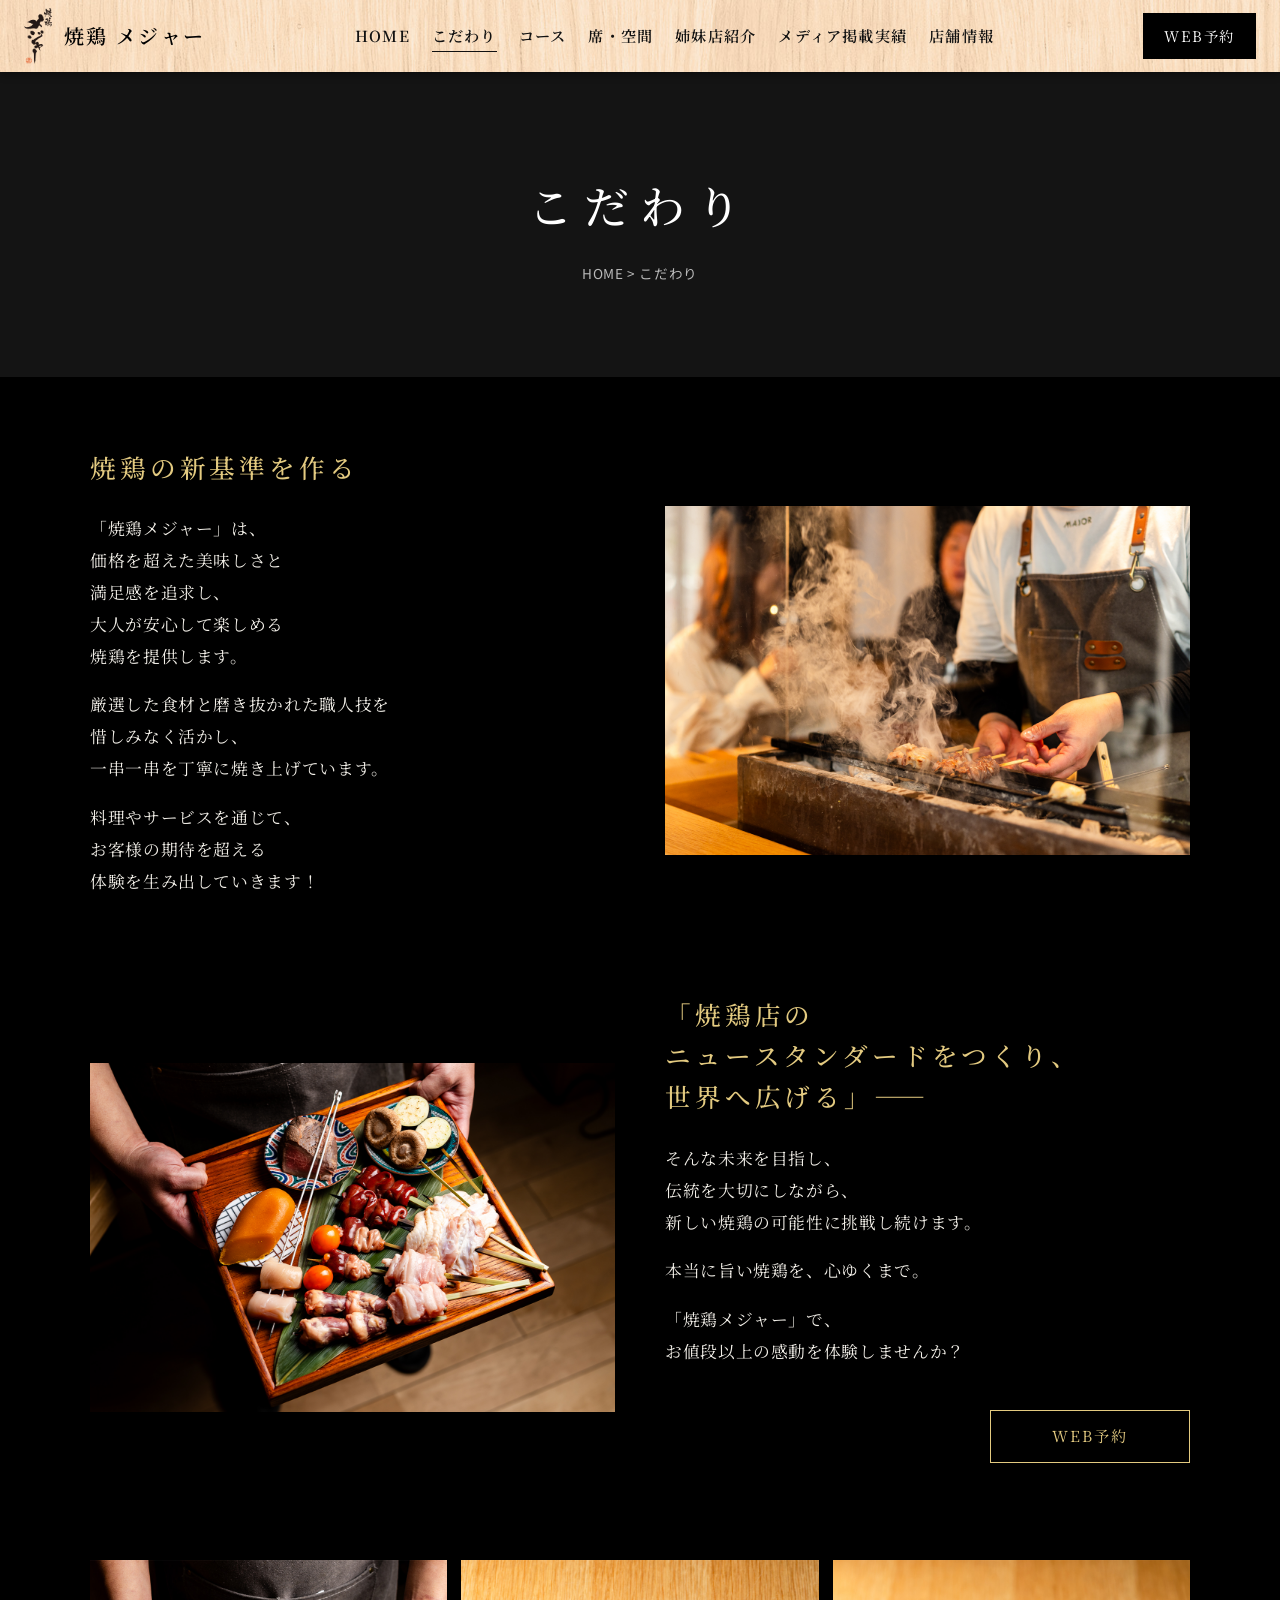
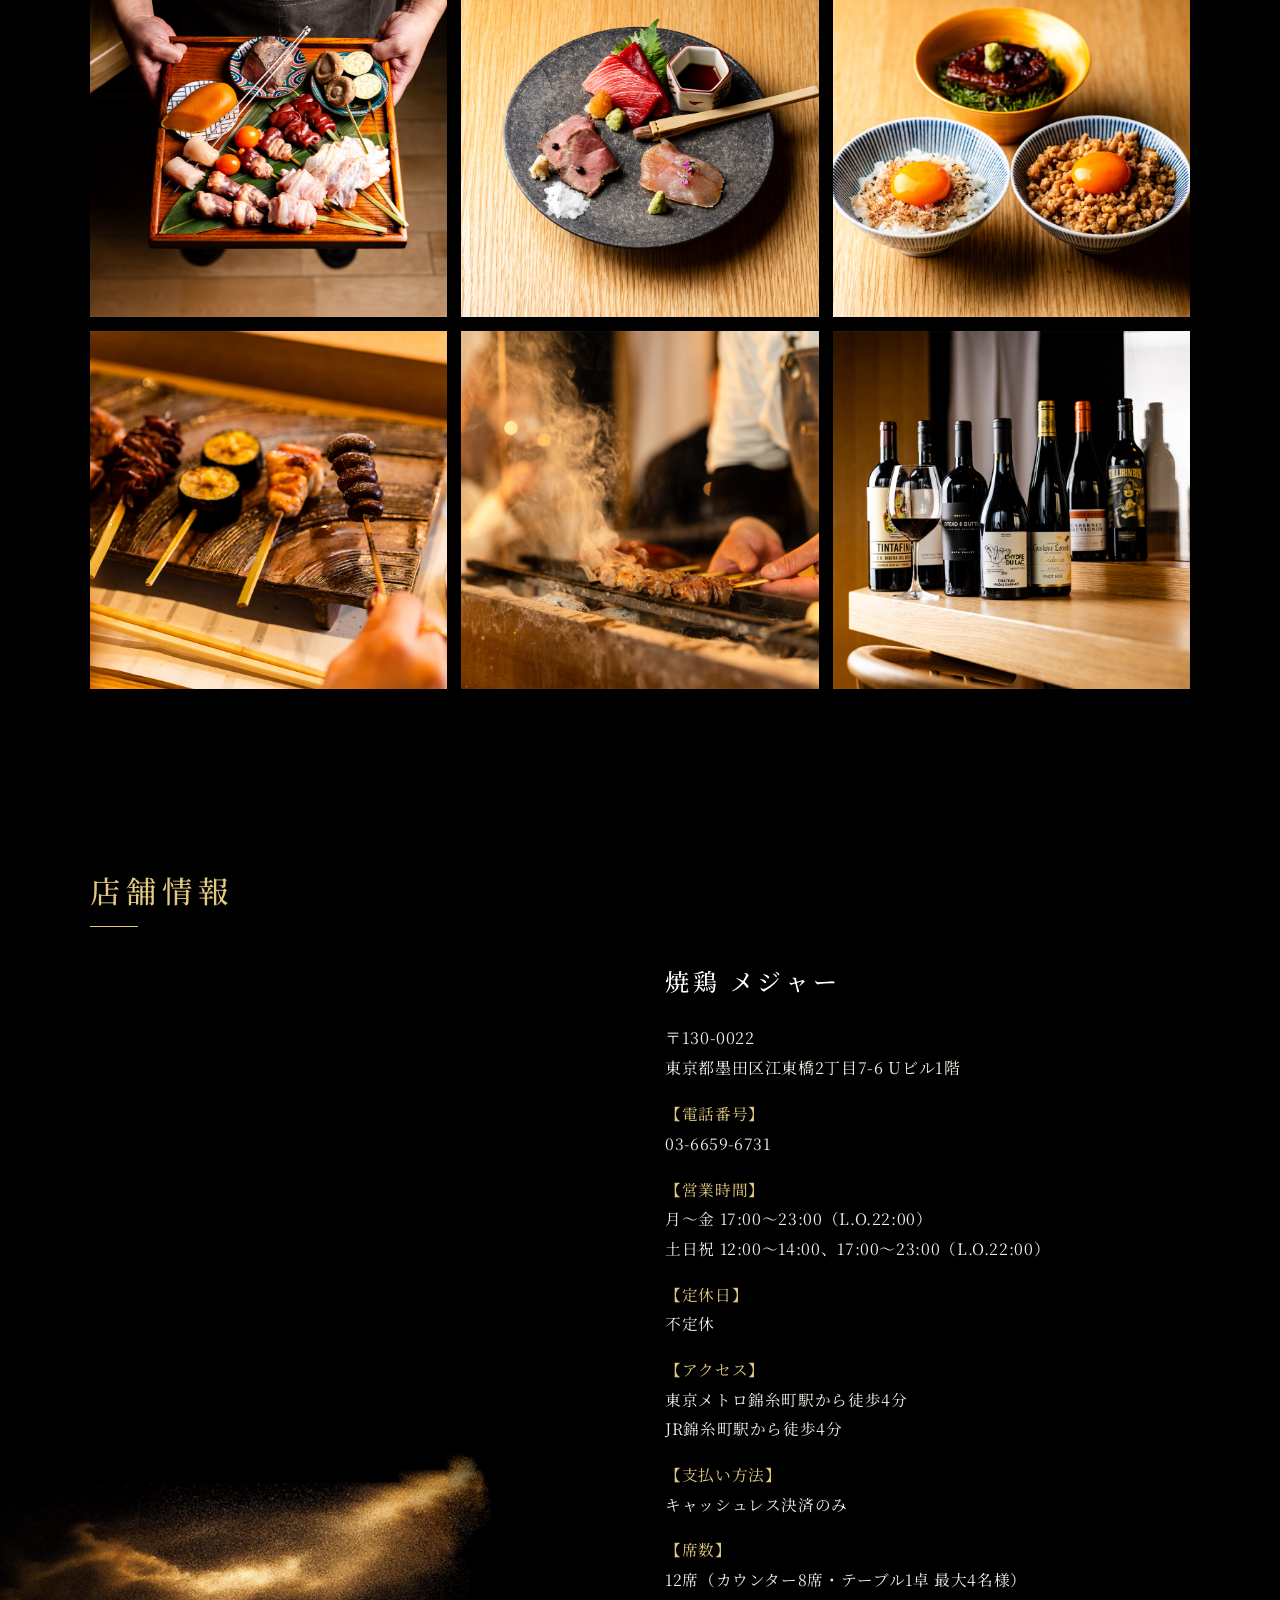
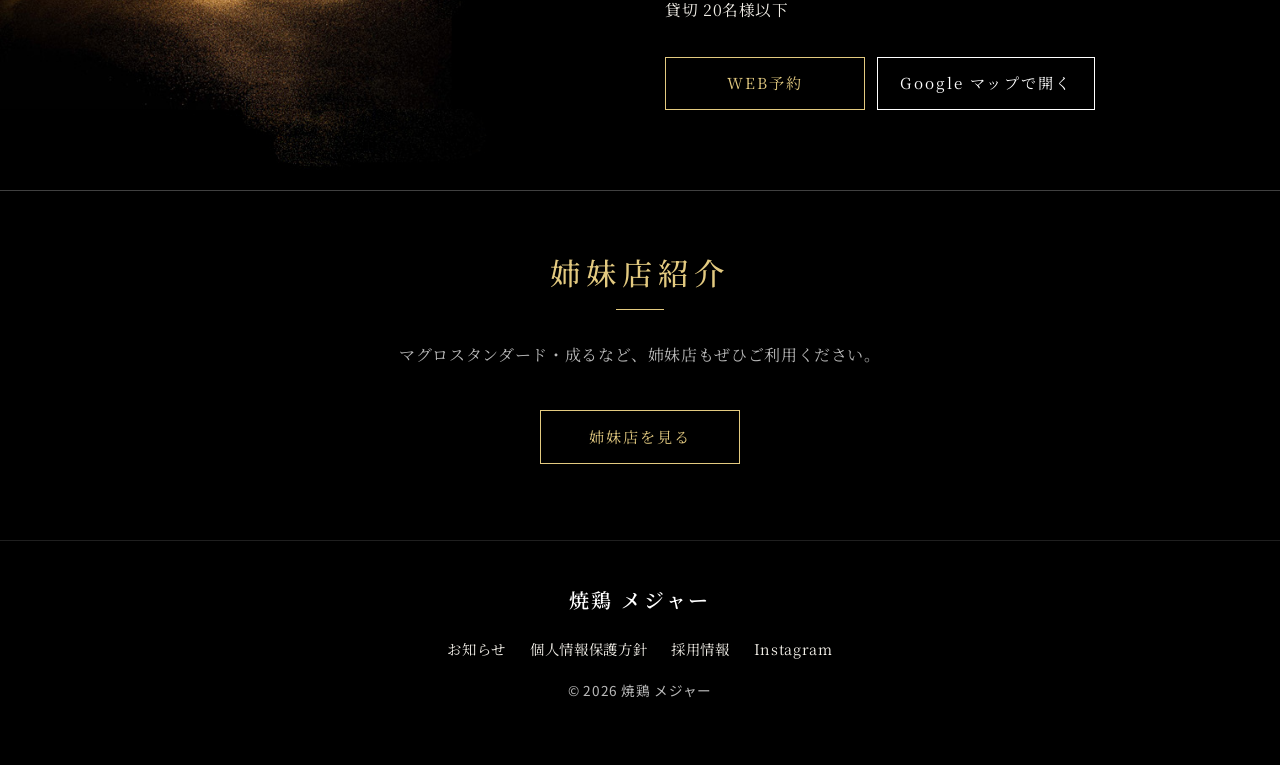
==== commit 9b82af10: "姉妹店紹介からヤキトリネクストサークルを削除 Co-Authored-By: Claude Fable 5.1 <noreply@anthropic.com>" ====
--- a/concept/index.html
+++ b/concept/index.html
@@ -120,7 +120,7 @@
 <section class="sister-banner">
   <div class="container">
     <h2 class="ttl center">姉妹店紹介</h2>
-    <p>マグロスタンダード・成る・ヤキトリネクストサークルなど、姉妹店もぜひご利用ください。</p>
+    <p>マグロスタンダード・成るなど、姉妹店もぜひご利用ください。</p>
     <p class="btn-cont center"><a class="btn btn-gold" href="../sister-store/">姉妹店を見る</a></p>
   </div>
 </section>
